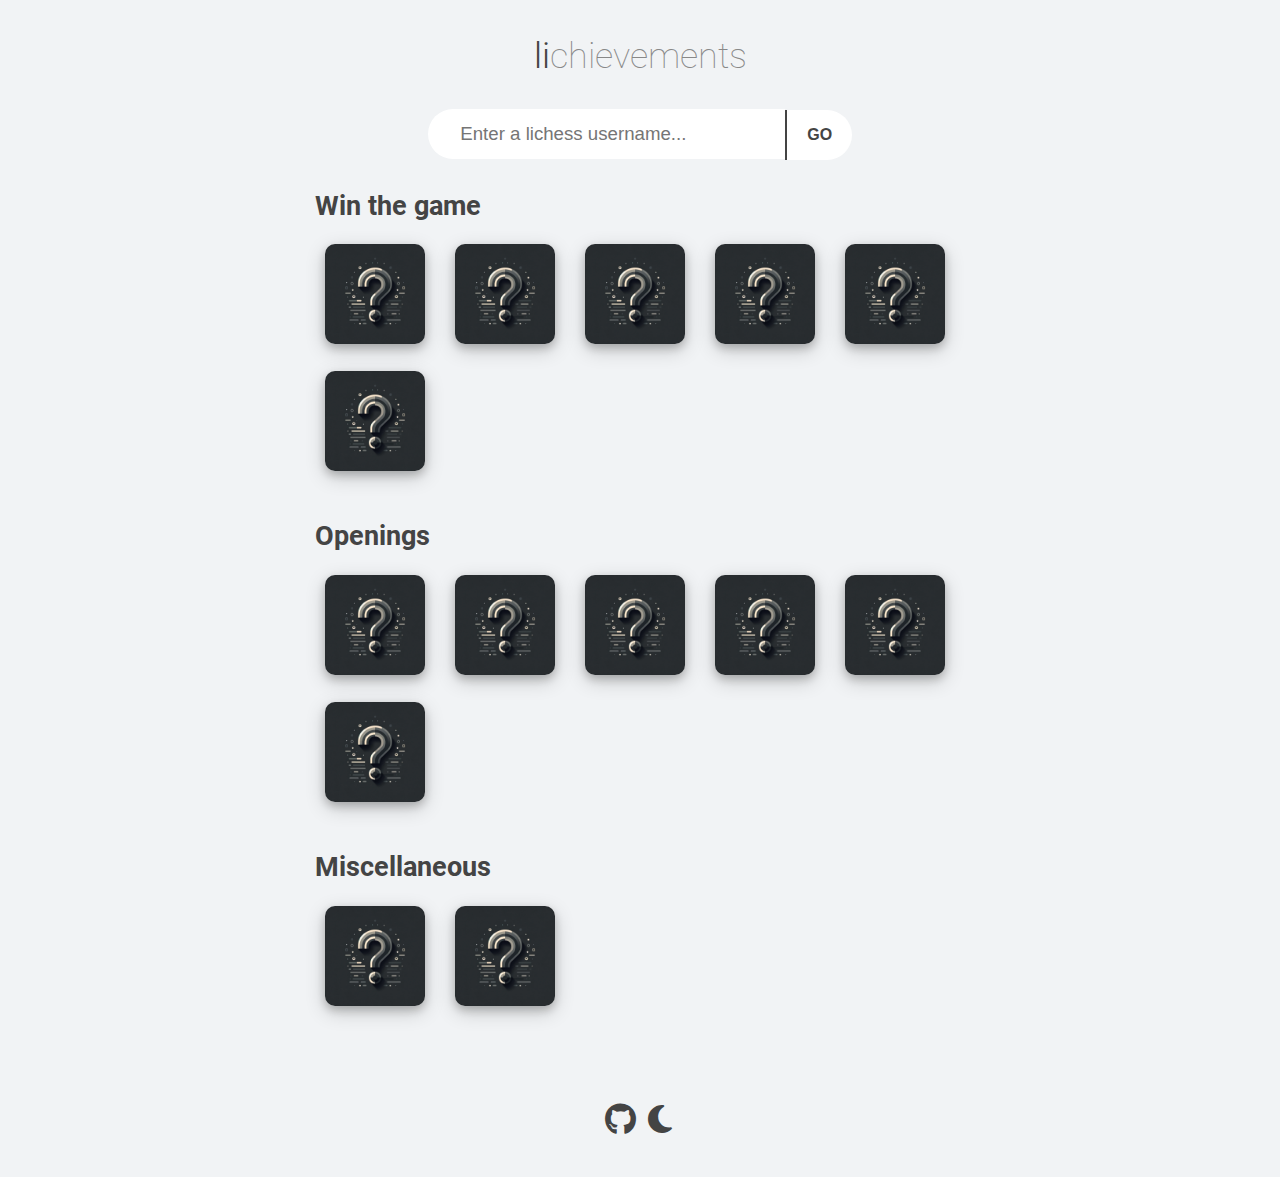
==== index.html @ 088908c9 "Added title_locked" ====
<!DOCTYPE html>
<html>
  <head>
    <meta charset="utf-8">
    <meta name="viewport" content="width=device-width, initial-scale=1">
    <meta name='mobile-web-app-capable' content="yes"/>
    <meta name='apple-mobile-web-app-capable' content="yes"/>
    <meta name="theme-color" id="theme-color" content="#f1f3f5" />
    <meta name="description" content="Achievements">
    <meta name="keywords" content="chess, lichess, achievements">
    <meta name="author" content="lichievements">
    <title>lichievements</title>
    <link rel="stylesheet" type="text/css" href="./style.css" />
    <link rel="icon" type="image/png" href="./icon.png">
    <link rel="apple-touch-icon" href="./icon.png" />
    <link rel="stylesheet" href="https://cdnjs.cloudflare.com/ajax/libs/font-awesome/6.5.1/css/all.min.css">
    <!--<script type="text/javascript" src="./script.js"></script>-->
  </head>
  <body>
    <header>
      <h1><span style="font-weight: 300;">li</span><span style="color:#888">chievements</span></h1>
    </header>
    
    <div class="input-button-container">
      <input type="text" class="rounded-input" id="username" placeholder="Enter a lichess username..."><button class="rounded-button" onclick="getUserData();">GO</button>
    </div>
    
    <div id="achievements-container"></div>
    <script src="achievements.js"></script>
    
    <div id="summary"></div>
      
    <!-- Footer -->
    
    <div class="footer">
      <a href="https://github.com/lichievements/lichievements.github.io/"><span class="footer-icon fa-brands fa-github"></span></a><span id="theme-btn" class="footer-icon fa-solid fa-moon"></span>
    </div>
    
    <!-- Scripts -->
    
    <script>
      //gets the button by ID from your HTML element
      const themeBtn = document.getElementById("theme-btn");
      //when you click that button
      themeBtn.onclick = () => {
        //the default class "fa-moon" switches to "fa-sun" on toggle
        themeBtn.classList.toggle("fa-sun");
        themeBtn.classList.toggle("fa-moon");
        //after the switch on toggle, if your button contains "fa-sun" class
        if (themeBtn.classList.contains("fa-sun")) {
          //onclicking themeBtn, the changeTheme styling will be applied to the body of your HTML
          document.body.classList.add("darkTheme");
          document.documentElement.style.setProperty('--colorBodyBG', '#000000'); // dark background
          document.documentElement.style.setProperty('--colorFont', '#d8dadc'); // dark-theme font
          document.getElementById('theme-color').setAttribute('content', '#000000');
          document.documentElement.style.setProperty('--colorInputButton', '#222222'); // dark-theme input
        } 
        else {
          // onclicking themeBtn, applied changeTheme styling will be removed
          document.body.classList.remove("darkTheme");
          document.documentElement.style.setProperty('--colorBodyBG', '#f1f3f5');
          document.documentElement.style.setProperty('--colorFont', '#444444');
          document.getElementById('theme-color').setAttribute('content', '#f1f3f5');
          document.documentElement.style.setProperty('--colorInputButton', '#ffffff'); 
        }
      }
    </script>
    <script>
      if (window.matchMedia && window.matchMedia('(prefers-color-scheme: dark)').matches) {
        // Dark mode is enabled
        console.log('Dark mode is enabled');
        document.getElementById('theme-btn').click();
      } 
      else {
        // Dark mode is not enabled
        console.log('Dark mode is not enabled');
      }
    </script>
    <script>
      // watch for light/dark changes
      // Function to handle theme change
      function handleThemeChange(event) {
        const themeBtn = document.getElementById("theme-btn");
        if (event.matches) {
          // Dark mode is enabled
          // Change your website's theme to dark mode
          if (themeBtn.classList.contains("fa-moon")) {
            document.getElementById('theme-btn').click();
          }
        } 
        else {
          // Dark mode is disabled
          // Change your website's theme to light mode
          if (themeBtn.classList.contains("fa-sun")) {
            document.getElementById('theme-btn').click();
          }
        }
      }

      // Create a media query listener
      const darkModeQuery = window.matchMedia('(prefers-color-scheme: dark)');
      darkModeQuery.addListener(handleThemeChange);

      // Initial theme setup based on the user's preference
      handleThemeChange(darkModeQuery);
    </script>
    <script>
      document.getElementById('username').addEventListener('keyup', function(event) {
        // Check if the key pressed is the Enter key
        if (event.key === "Enter") {
          // Prevent the form from being submitted if the input is inside a form
          event.preventDefault();
          // Call the getUserData function
          getUserData();
        }
      });
    </script>
  </body>
</html>
---- style.css ----
:root {
  --colorBodyBG: #f1f3f5;
  --colorFont: #444444;
  --colorLightDarkIcon: #444444;
  --colorInputButton: #ffffff;
  --transition-time: 0.4s;
}

@font-face {
    font-family: 'Roboto';
    src: url('./fonts/Roboto-100.ttf') format('truetype');
    font-weight: 100;
    font-style: normal;
}
@font-face {
    font-family: 'Roboto';
    src: url('./fonts/Roboto-100-Italic.ttf') format('truetype');
    font-weight: 100;
    font-style: italic;
}
@font-face {
    font-family: 'Roboto';
    src: url('./fonts/Roboto-300.ttf') format('truetype');
    font-weight: 300;
    font-style: normal;
}
@font-face {
    font-family: 'Roboto';
    src: url('./fonts/Roboto-300-Italic.ttf') format('truetype');
    font-weight: 300;
    font-style: italic;
}
@font-face {
    font-family: 'Roboto';
    src: url('./fonts/Roboto-400.ttf') format('truetype');
    font-weight: 400;
    font-style: normal;
}
@font-face {
    font-family: 'Roboto';
    src: url('./fonts/Roboto-400-Italic.ttf') format('truetype');
    font-weight: 400;
    font-style: italic;
}
@font-face {
    font-family: 'Roboto';
    src: url('/fonts/Roboto-500.ttf') format('truetype');
    font-weight: 500;
    font-style: normal;
}
@font-face {
    font-family: 'Roboto';
    src: url('./fonts/Roboto-500-Italic.ttf') format('truetype');
    font-weight: 500;
    font-style: italic;
}
@font-face {
    font-family: 'Roboto';
    src: url('./fonts/Roboto-700.ttf') format('truetype');
    font-weight: 700;
    font-style: normal;
}
@font-face {
    font-family: 'Roboto';
    src: url('./fonts/Roboto-700-Italic.ttf') format('truetype');
    font-weight: 700;
    font-style: italic;
}
@font-face {
    font-family: 'Roboto';
    src: url('./fonts/Roboto-900.ttf') format('truetype');
    font-weight: 900;
    font-style: normal;
}
@font-face {
    font-family: 'Roboto';
    src: url('./fonts/Roboto-900-Italic.ttf') format('truetype');
    font-weight: 900;
    font-style: italic;
}


body { 
  transition: background-color var(--transition-time);
}

body {
  margin: 35px auto;
  margin-bottom: 20px;
  max-width: 650px;
  line-height: 3.6;
  font-size: 18px;
  color: var(--colorFont);
  background-color: var(--colorBodyBG);
  font-family: 'Roboto', sans-serif;
  padding: 0 10px;
}


input[type=text] {
  border: none;
  width: 50%;
  height: 50px;
  padding: 0;
  padding-left: 5%;
  font-size: 14pt;
  background-color: var(--colorInputButton);
  color: var(--colorFont);
  border-radius: 50px 0 0 50px; /* top-left, top-right, bottom-right, bottom-left */
  margin-right: 0;
}
    
input[type=text]:focus {
     outline: none;
}

.input-button-container {
  text-align: center;
}

.rounded-button {
  background-color: var(--colorInputButton);
  border-radius: 0 50px 50px 0; /* top-left, top-right, bottom-right, bottom-left */
  padding: 10px 20px;
  margin: 0;
  cursor: pointer; /* Changes the cursor to a pointer on hover */
  height: 50px;
  font-weight: 900;
  border-left: var(--colorFont) 2px solid;
}

.achievement-image {
  width: 100px;
  height: 100px;
  border-radius: 10px;
  margin-right: 10px;
  /*box-shadow: 0 8px 0 #ccc;*/
  transition: all .2s ease-in-out;
  box-shadow: 0 4px 8px 0 rgba(0, 0, 0, 0.2), 0 6px 20px 0 rgba(0, 0, 0, 0.19);
}

.achievement-image:hover {
  transform: scale(1.08);
}

body.darkTheme img.achievement-image {
  filter: brightness(50%);
}

/* Container holding the image and the tooltip text */
.tooltip {
  position: relative;
  display: inline-block;
  text-align: center; /* Ensure this is centered */
}

/* Hide the tooltip text by default */
.tooltip .tooltiptext {
  visibility: hidden;
  background-color: var(--colorInputButton);
  color: var(--colorFont);
  text-align: center;
  border-radius: 4px;
  padding: 4px 8px;
  line-height: 1.3;
  /*border: 1px solid var(--colorFont);*/
  
  position: absolute;
  z-index: 1;
  bottom: 110%; /* Adjust based on your needs */
  left: 50%;
  transform: translateX(-50%);
  
  /* Ensure width or max-width is set for better control */
  white-space: nowrap; /* Prevents the text from wrapping */
  width: auto; /* Adjust if necessary */
  max-width: 200px; /* Adjust based on your content needs */
  
  opacity: 0;
  transition: opacity 0.6s;
}



/* Show the tooltip text when you hover over the tooltip container */
.tooltip:hover .tooltiptext {
  visibility: visible;
  opacity: 1;
}


.achievement-category {
  display: grid;
  grid-template-columns: repeat(auto-fill, minmax(110px, 1fr)); /* Adjust minmax values as needed */
}

#summary {
  text-align: center;
  font-style: italic;
  font-weight: 100;
}


h1,h2,h3 {
  line-height: 1.2;
}

h1 {
  font-weight: 100;
  text-align: center;
}

button {
  border: none;
  color: var(--colorFont);
  padding: 14px 18px;
  text-align: center;
  display: inline-block;
  font-size: 16px;
  margin: 4px 2px;
  cursor: pointer;
  border-radius: 6px;
}

button:hover {
  filter: brightness(105%);
  z-index: 2;
}

button:focus, button:active {
  outline: none;
  -webkit-tap-highlight-color: transparent;
}


.footer {
  text-align: center;
  padding-top: 60px;
}

a:focus, img:focus {
  outline: none;
}

a, img {
  -webkit-tap-highlight-color: transparent;
  tap-highlight-color: transparent;
  color: inherit;
  text-decoration: none;
}


.footer-icon {
  font-size: 24pt;
  min-width: 40px; 
  cursor: pointer;
}

button span hr {
  width: 100%; 
  margin: auto; 
  padding: 0; 
  height: 3px; 
  border: none; 
  background-color: var(--colorTOPactive);
}

p.stretch.patent {
  display: flex;
}

p.stretch {
  flex-wrap: wrap;
  justify-content: space-between;
  align-items: center; /* Align items to the start of the container */
}

p.stretch > a {
  flex-grow: 1;
  margin-right: 8px;
}

p.stretch > button {
  flex-grow: 1;
  margin-right: 7px; 
}

p.stretch a button {
  width: 100%;
}
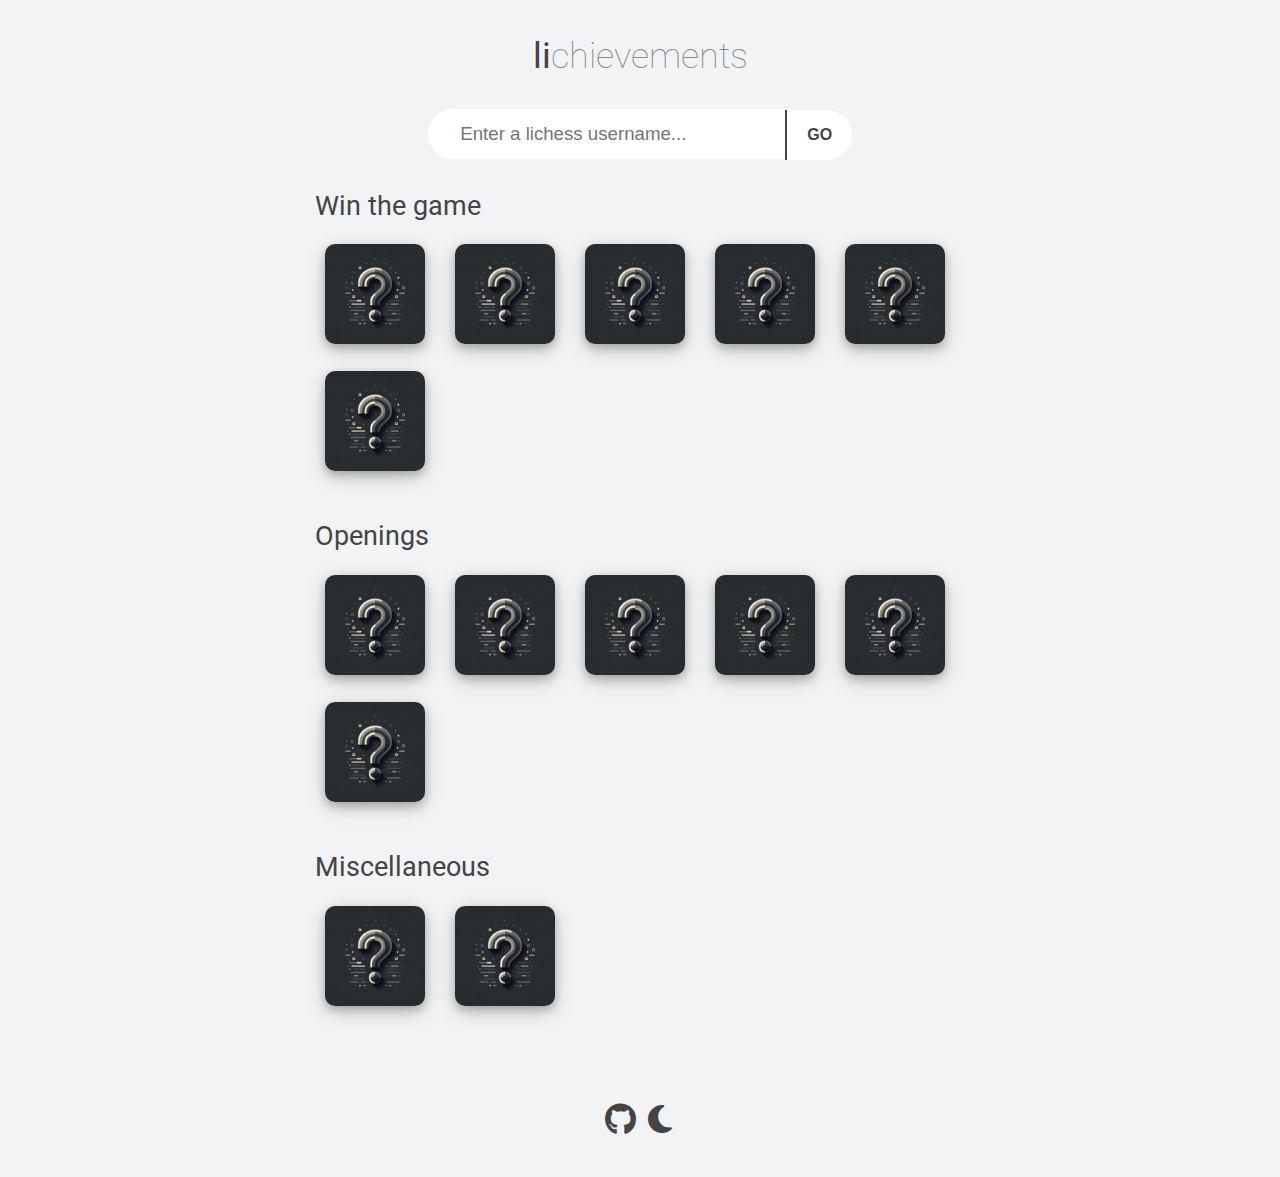
==== commit 420b63bf: "Adjusted some font-weights" ====
--- a/index.html
+++ b/index.html
@@ -18,7 +18,7 @@
   </head>
   <body>
     <header>
-      <h1><span style="font-weight: 300;">li</span><span style="color:#888">chievements</span></h1>
+      <h1><span style="font-weight: 400;">li</span><span style="color:#888;font-weight:100;">chievements</span></h1>
     </header>
     
     <div class="input-button-container">
--- a/style.css
+++ b/style.css
@@ -111,7 +111,8 @@
 }
     
 input[type=text]:focus {
-     outline: none;
+  outline: none;
+  font-weight: 100;
 }
 
 .input-button-container {
@@ -159,6 +160,7 @@
   visibility: hidden;
   background-color: var(--colorInputButton);
   color: var(--colorFont);
+  font-weight: 300;
   text-align: center;
   border-radius: 4px;
   padding: 4px 8px;
@@ -203,6 +205,7 @@
 
 h1,h2,h3 {
   line-height: 1.2;
+  font-weight: 400;
 }
 
 h1 {
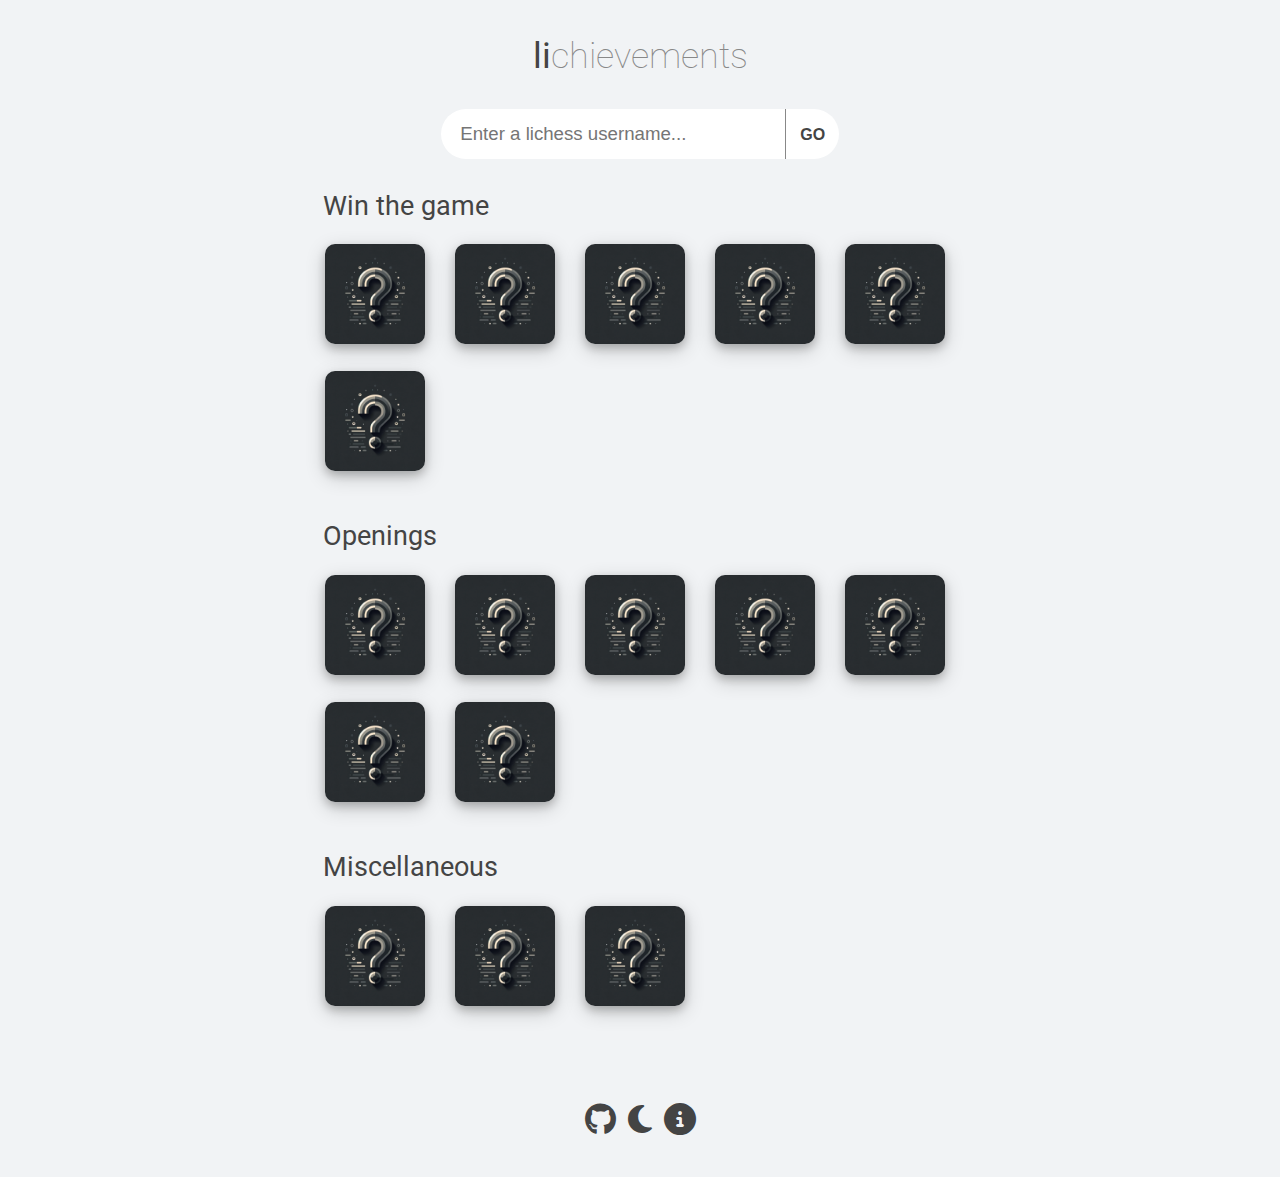
==== commit 00cbc4e0: "Added an info button to the bottom footer" ====
--- a/index.html
+++ b/index.html
@@ -22,7 +22,7 @@
     </header>
     
     <div class="input-button-container">
-      <input type="text" class="rounded-input" id="username" placeholder="Enter a lichess username..."><button class="rounded-button" onclick="getUserData();">GO</button>
+      <input type="text" class="rounded-input" id="username" placeholder="Enter a lichess username..."><button class="rounded-button" onclick="checkAchievements();">GO</button>
     </div>
     
     <div id="achievements-container"></div>
@@ -33,7 +33,7 @@
     <!-- Footer -->
     
     <div class="footer">
-      <a href="https://github.com/lichievements/lichievements.github.io/"><span class="footer-icon fa-brands fa-github"></span></a><span id="theme-btn" class="footer-icon fa-solid fa-moon"></span>
+      <a href="https://github.com/lichievements/lichievements.github.io/"><span class="footer-icon fa-brands fa-github"></span></a><span id="theme-btn" class="footer-icon fa-solid fa-moon"></span><span onclick="showInfo();" class="footer-icon fa-solid fa-circle-info"></span>
     </div>
     
     <!-- Scripts -->
@@ -111,7 +111,7 @@
           // Prevent the form from being submitted if the input is inside a form
           event.preventDefault();
           // Call the getUserData function
-          getUserData();
+          checkAchievements();
         }
       });
     </script>
--- a/style.css
+++ b/style.css
@@ -102,17 +102,17 @@
   width: 50%;
   height: 50px;
   padding: 0;
-  padding-left: 5%;
+  padding-left: 3%;
   font-size: 14pt;
   background-color: var(--colorInputButton);
   color: var(--colorFont);
   border-radius: 50px 0 0 50px; /* top-left, top-right, bottom-right, bottom-left */
   margin-right: 0;
+  font-weight: 300;
 }
     
 input[type=text]:focus {
   outline: none;
-  font-weight: 100;
 }
 
 .input-button-container {
@@ -122,12 +122,13 @@
 .rounded-button {
   background-color: var(--colorInputButton);
   border-radius: 0 50px 50px 0; /* top-left, top-right, bottom-right, bottom-left */
-  padding: 10px 20px;
+  padding: 10px 14px;
+  padding-bottom: 8px;
   margin: 0;
   cursor: pointer; /* Changes the cursor to a pointer on hover */
   height: 50px;
   font-weight: 900;
-  border-left: var(--colorFont) 2px solid;
+  border-left: #888 1px solid;
 }
 
 .achievement-image {
@@ -213,6 +214,10 @@
   text-align: center;
 }
 
+h2 {
+  margin-left: 8px;
+}
+
 button {
   border: none;
   color: var(--colorFont);
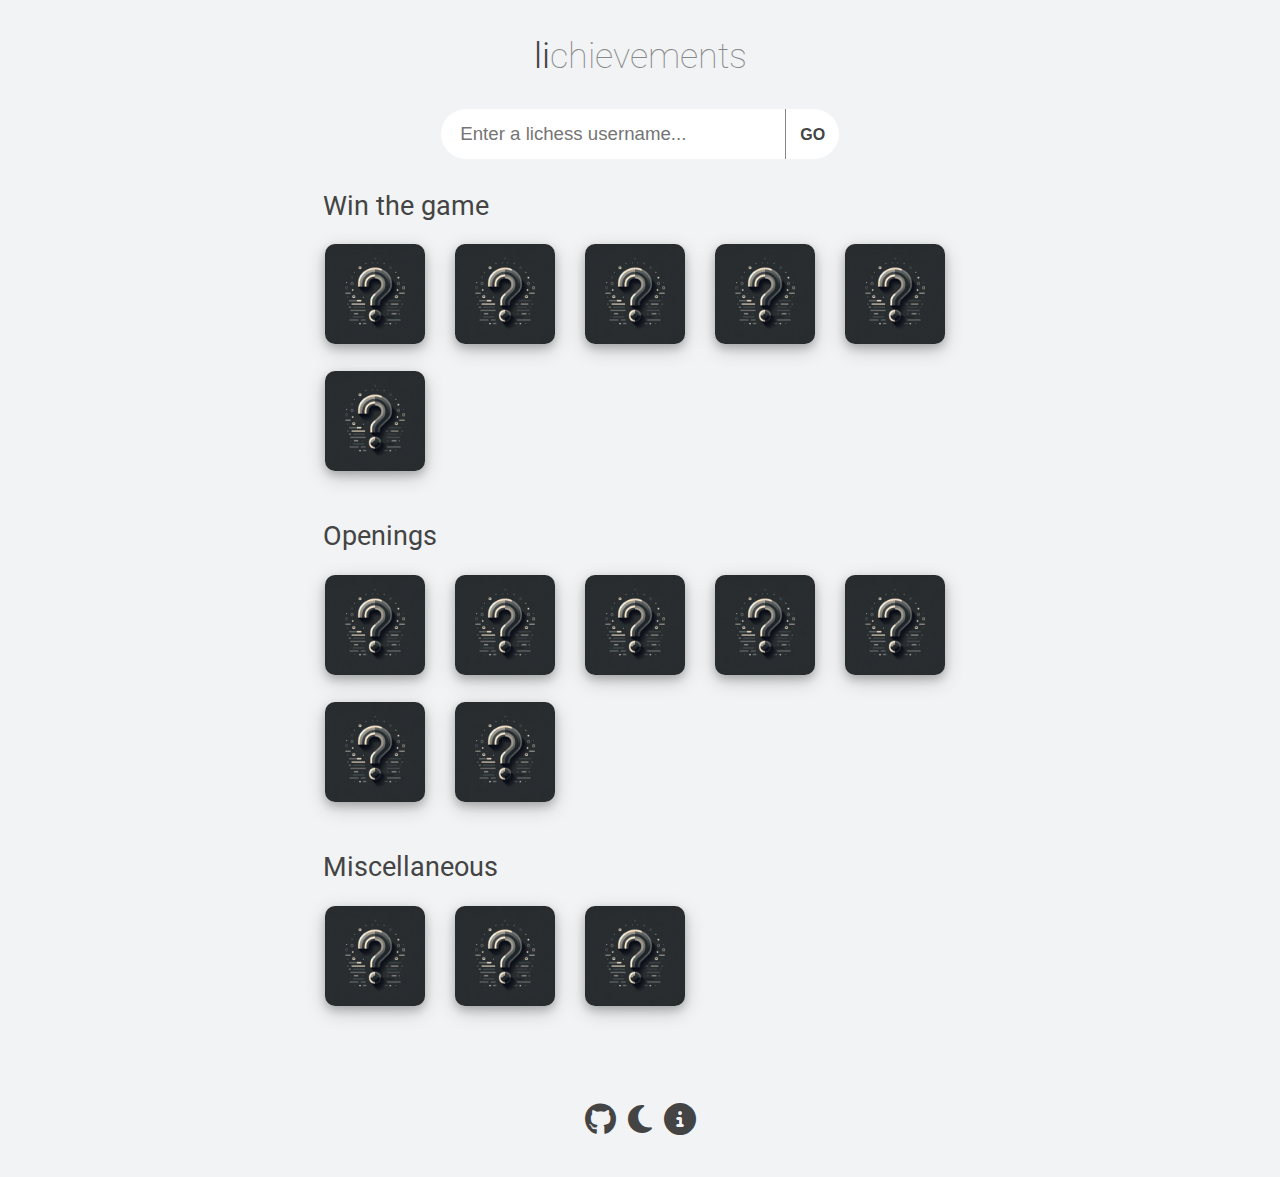
==== commit 8e017e7c: "Adjusted styling of title" ====
--- a/index.html
+++ b/index.html
@@ -18,7 +18,7 @@
   </head>
   <body>
     <header>
-      <h1><span style="font-weight: 400;">li</span><span style="color:#888;font-weight:100;">chievements</span></h1>
+      <h1><span style="font-weight: 300;">li</span><span style="color:#888;font-weight:100;">chievements</span></h1>
     </header>
     
     <div class="input-button-container">
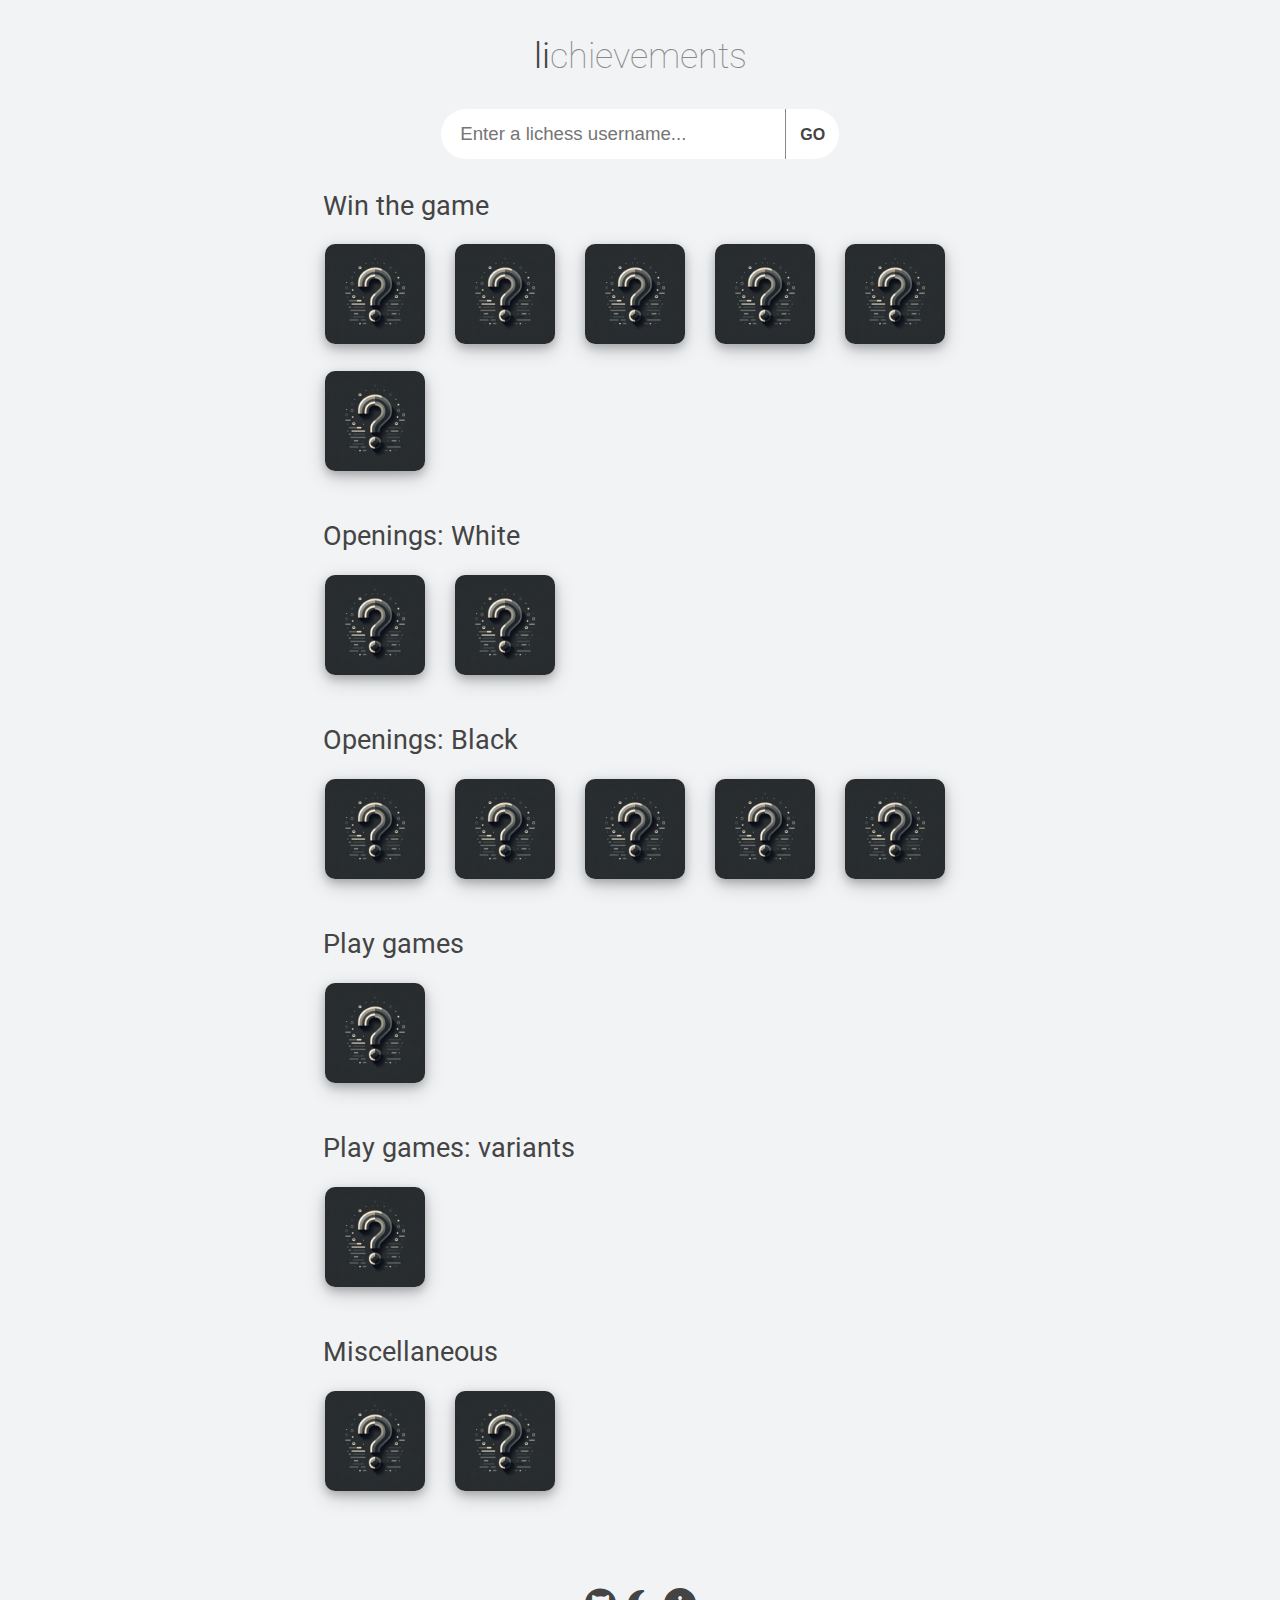
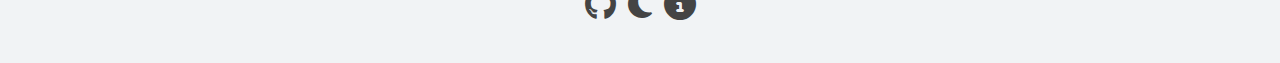
==== commit f1e00182: "Added hourglass loading indicator" ====
--- a/index.html
+++ b/index.html
@@ -24,6 +24,8 @@
     <div class="input-button-container">
       <input type="text" class="rounded-input" id="username" placeholder="Enter a lichess username..."><button class="rounded-button" onclick="checkAchievements();">GO</button>
     </div>
+    
+    <div id="loading-div" style="text-align:center;"></div>
     
     <div id="achievements-container"></div>
     <script src="achievements.js"></script>
--- a/style.css
+++ b/style.css
@@ -148,6 +148,25 @@
 body.darkTheme img.achievement-image {
   filter: brightness(50%);
 }
+
+/* todo later... */
+/*.goldshadow {
+  box-shadow: 0 4px 8px 0 rgba(255, 215, 0, 0.2), 0 6px 20px 0 rgba(255, 215, 0, 0.19);
+}*/
+
+@keyframes rotateAnimation {
+  from {
+    transform: rotate(0deg);
+  }
+  to {
+    transform: rotate(360deg);
+  }
+}
+#hourglass {
+  /* Apply the animation */
+  animation: rotateAnimation 2s linear infinite;
+}
+
 
 /* Container holding the image and the tooltip text */
 .tooltip {
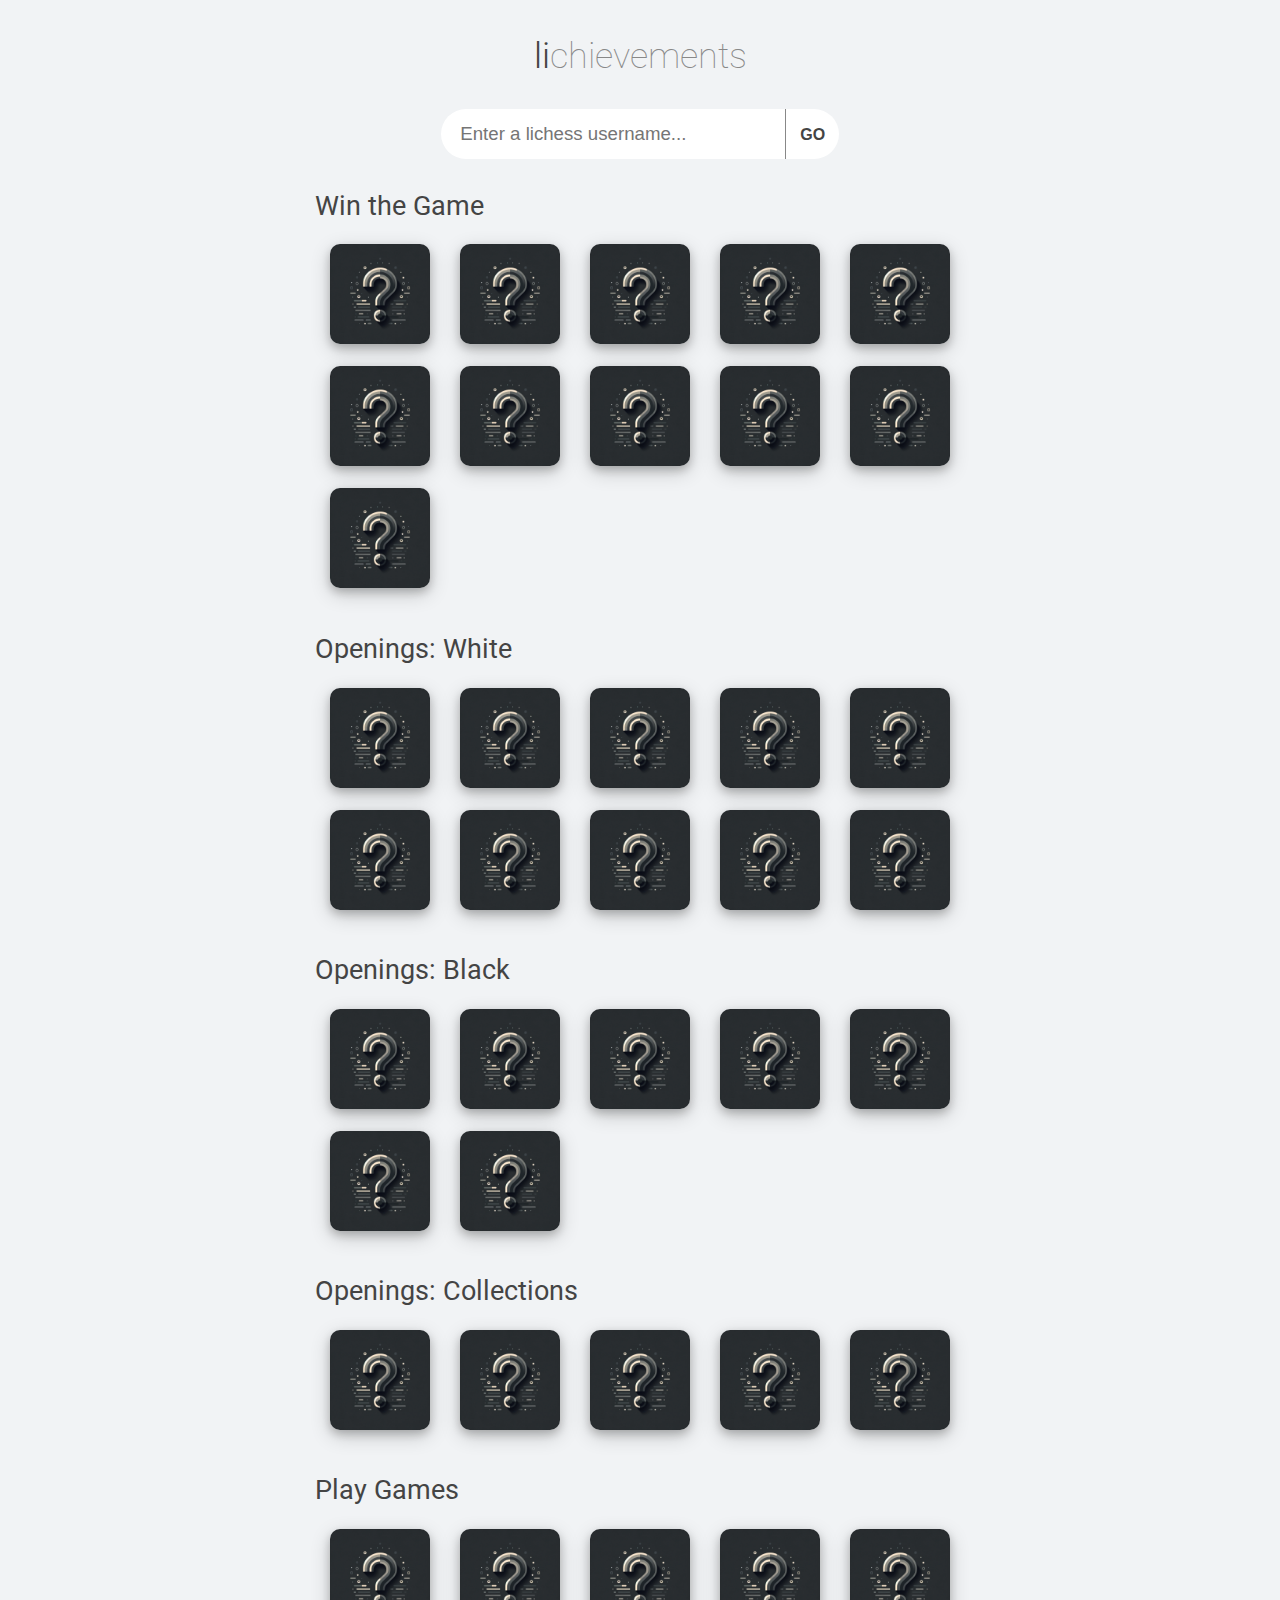
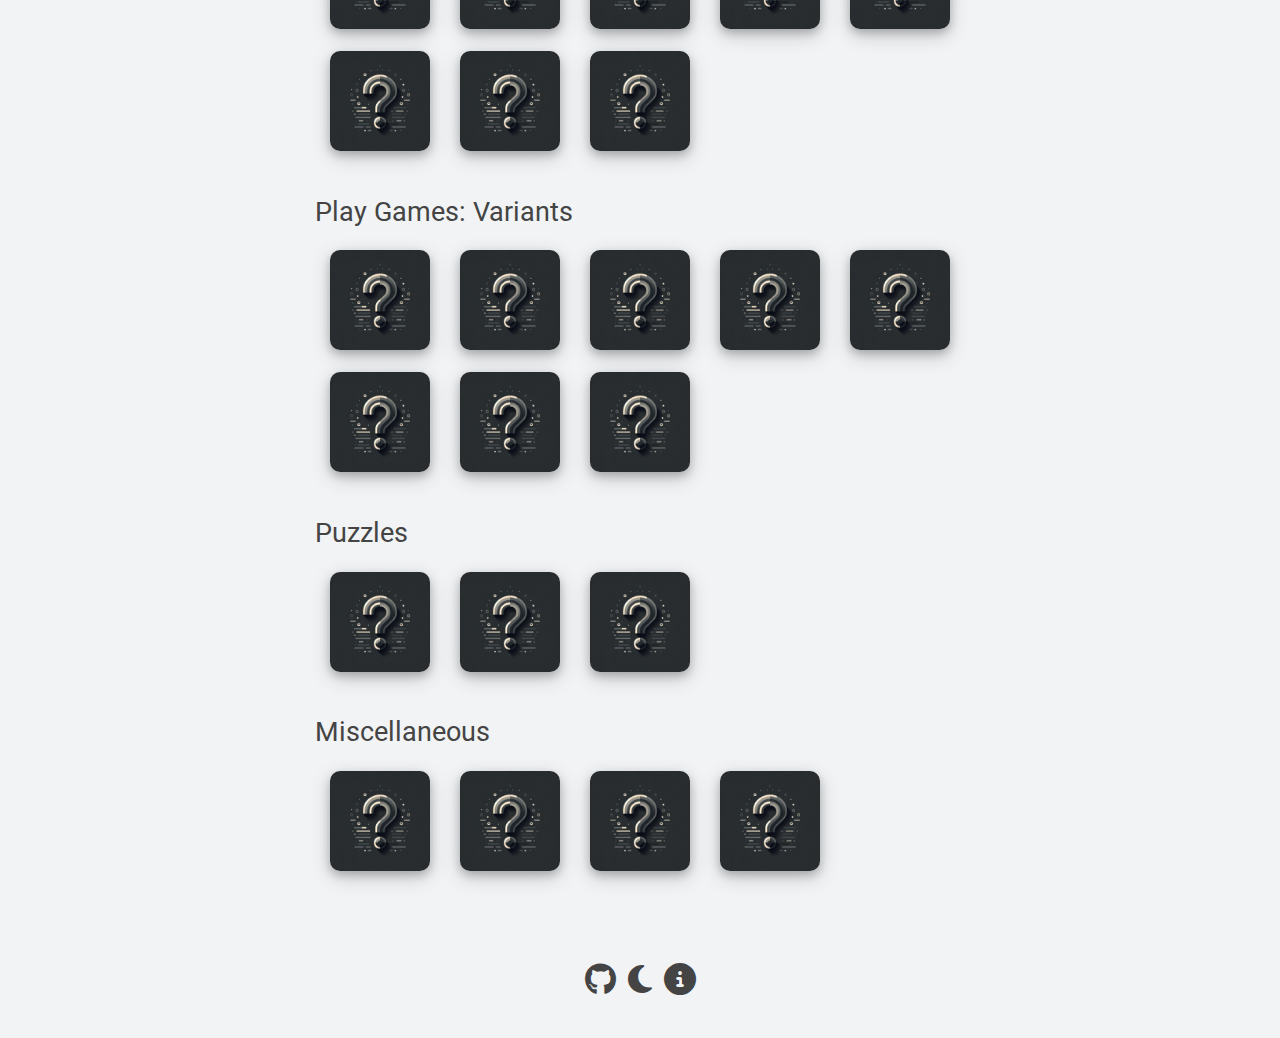
==== commit f3b899c3: "Added info page" ====
--- a/index.html
+++ b/index.html
@@ -35,7 +35,7 @@
     <!-- Footer -->
     
     <div class="footer">
-      <a href="https://github.com/lichievements/lichievements.github.io/"><span class="footer-icon fa-brands fa-github"></span></a><span id="theme-btn" class="footer-icon fa-solid fa-moon"></span><span onclick="showInfo();" class="footer-icon fa-solid fa-circle-info"></span>
+      <a href="https://github.com/lichievements/lichievements.github.io/"><span class="footer-icon fa-brands fa-github"></span></a><span id="theme-btn" class="footer-icon fa-solid fa-moon"></span><a href="info.html"><span class="footer-icon fa-solid fa-circle-info"></span></a>
     </div>
     
     <!-- Scripts -->
--- a/style.css
+++ b/style.css
@@ -79,6 +79,9 @@
     font-style: italic;
 }
 
+/** {
+  border: 1px solid red; 
+}*/
 
 body { 
   transition: background-color var(--transition-time);
@@ -95,7 +98,6 @@
   font-family: 'Roboto', sans-serif;
   padding: 0 10px;
 }
-
 
 input[type=text] {
   border: none;
@@ -135,8 +137,6 @@
   width: 100px;
   height: 100px;
   border-radius: 10px;
-  margin-right: 10px;
-  /*box-shadow: 0 8px 0 #ccc;*/
   transition: all .2s ease-in-out;
   box-shadow: 0 4px 8px 0 rgba(0, 0, 0, 0.2), 0 6px 20px 0 rgba(0, 0, 0, 0.19);
 }
@@ -167,53 +167,76 @@
   animation: rotateAnimation 2s linear infinite;
 }
 
-
-/* Container holding the image and the tooltip text */
+#loading-div {
+  font-style: italic;
+}
+
+.achievement {
+  position: relative;
+  display: inline-block; /* Ensures the container fits the content */
+  height: 102px;
+  margin-bottom: 20px;
+}
+
 .tooltip {
-  position: relative;
-  display: inline-block;
-  text-align: center; /* Ensure this is centered */
-}
-
-/* Hide the tooltip text by default */
-.tooltip .tooltiptext {
   visibility: hidden;
+  width: 120px;
   background-color: var(--colorInputButton);
   color: var(--colorFont);
-  font-weight: 300;
-  text-align: center;
-  border-radius: 4px;
-  padding: 4px 8px;
-  line-height: 1.3;
-  /*border: 1px solid var(--colorFont);*/
+  text-align: center;
+  padding: 5px 0;
+  border-radius: 6px;
+  border: 1px solid #888;
+  border-bottom: 4px solid #888;
+  line-height: 1.1;
   
+  /* Positioning */
   position: absolute;
   z-index: 1;
-  bottom: 110%; /* Adjust based on your needs */
+  bottom: 100%; /* Aligns the tooltip right above the image */
   left: 50%;
-  transform: translateX(-50%);
+  transform: translateX(-50%) translateY(20px); /* Centers the tooltip */
   
-  /* Ensure width or max-width is set for better control */
-  white-space: nowrap; /* Prevents the text from wrapping */
-  width: auto; /* Adjust if necessary */
-  max-width: 200px; /* Adjust based on your content needs */
+  /* Optional: Adds a little spacing between the tooltip and the image */
+  margin-bottom: 10px;
   
-  opacity: 0;
-  transition: opacity 0.6s;
-}
-
-
-
-/* Show the tooltip text when you hover over the tooltip container */
-.tooltip:hover .tooltiptext {
-  visibility: visible;
-  opacity: 1;
-}
-
+  /* Transition */
+  opacity: 0; /* Start with the tooltip being transparent */
+  transition: visibility 0s, opacity 0.3s ease-in-out, transform 0.2s ease-in-out; /* Apply transition to visibility and opacity */
+}
+
+.achievement:hover .tooltip {
+  visibility: visible; /* Shows the tooltip on hover */
+  opacity: 1; /* Make the tooltip fully visible on hover */
+  transform: translateX(-50%) translateY(0);
+}
+
+.tooltip-text {
+  display: block; /* Ensures each span takes up the full width of the tooltip */
+  padding-left: 2px;
+  padding-right: 2px;
+}
+
+.tooltip-title {
+  font-weight: 400;
+  margin-bottom: 3px;
+  font-size: 14px;
+}
+
+.tooltip-details {
+  font-weight: 300;
+  margin-top: 3px;
+  font-size: 12px;
+}
 
 .achievement-category {
   display: grid;
-  grid-template-columns: repeat(auto-fill, minmax(110px, 1fr)); /* Adjust minmax values as needed */
+  grid-template-columns: repeat(auto-fill, minmax(110px, 1fr));
+  justify-items: center; 
+  align-items: center;
+  justify-content: center;
+  align-content: center;
+  line-height: 1;
 }
 
 #summary {
@@ -221,7 +244,6 @@
   font-style: italic;
   font-weight: 100;
 }
-
 
 h1,h2,h3 {
   line-height: 1.2;
@@ -231,10 +253,6 @@
 h1 {
   font-weight: 100;
   text-align: center;
-}
-
-h2 {
-  margin-left: 8px;
 }
 
 button {
@@ -259,7 +277,6 @@
   -webkit-tap-highlight-color: transparent;
 }
 
-
 .footer {
   text-align: center;
   padding-top: 60px;
@@ -275,7 +292,6 @@
   color: inherit;
   text-decoration: none;
 }
-
 
 .footer-icon {
   font-size: 24pt;
@@ -316,3 +332,31 @@
   width: 100%;
 }
 
+.infopage {
+  line-height: 1.3;
+}
+
+pre {
+  margin: 0;
+}
+
+li {
+  margin-bottom: 6px;
+}
+
+summary {
+    display: block; /* Ensures summary is a block-level element, improving consistency */
+    padding-bottom: 6px;
+    cursor: pointer;
+}
+
+summary > h3 {
+    display: inline; /* Makes h3 inline to avoid the new line issue */
+    margin: 0; /* Removes default margin from h3 to avoid spacing issues */
+}
+
+summary > h3::before {
+    content: "▸ ";
+}
+
+
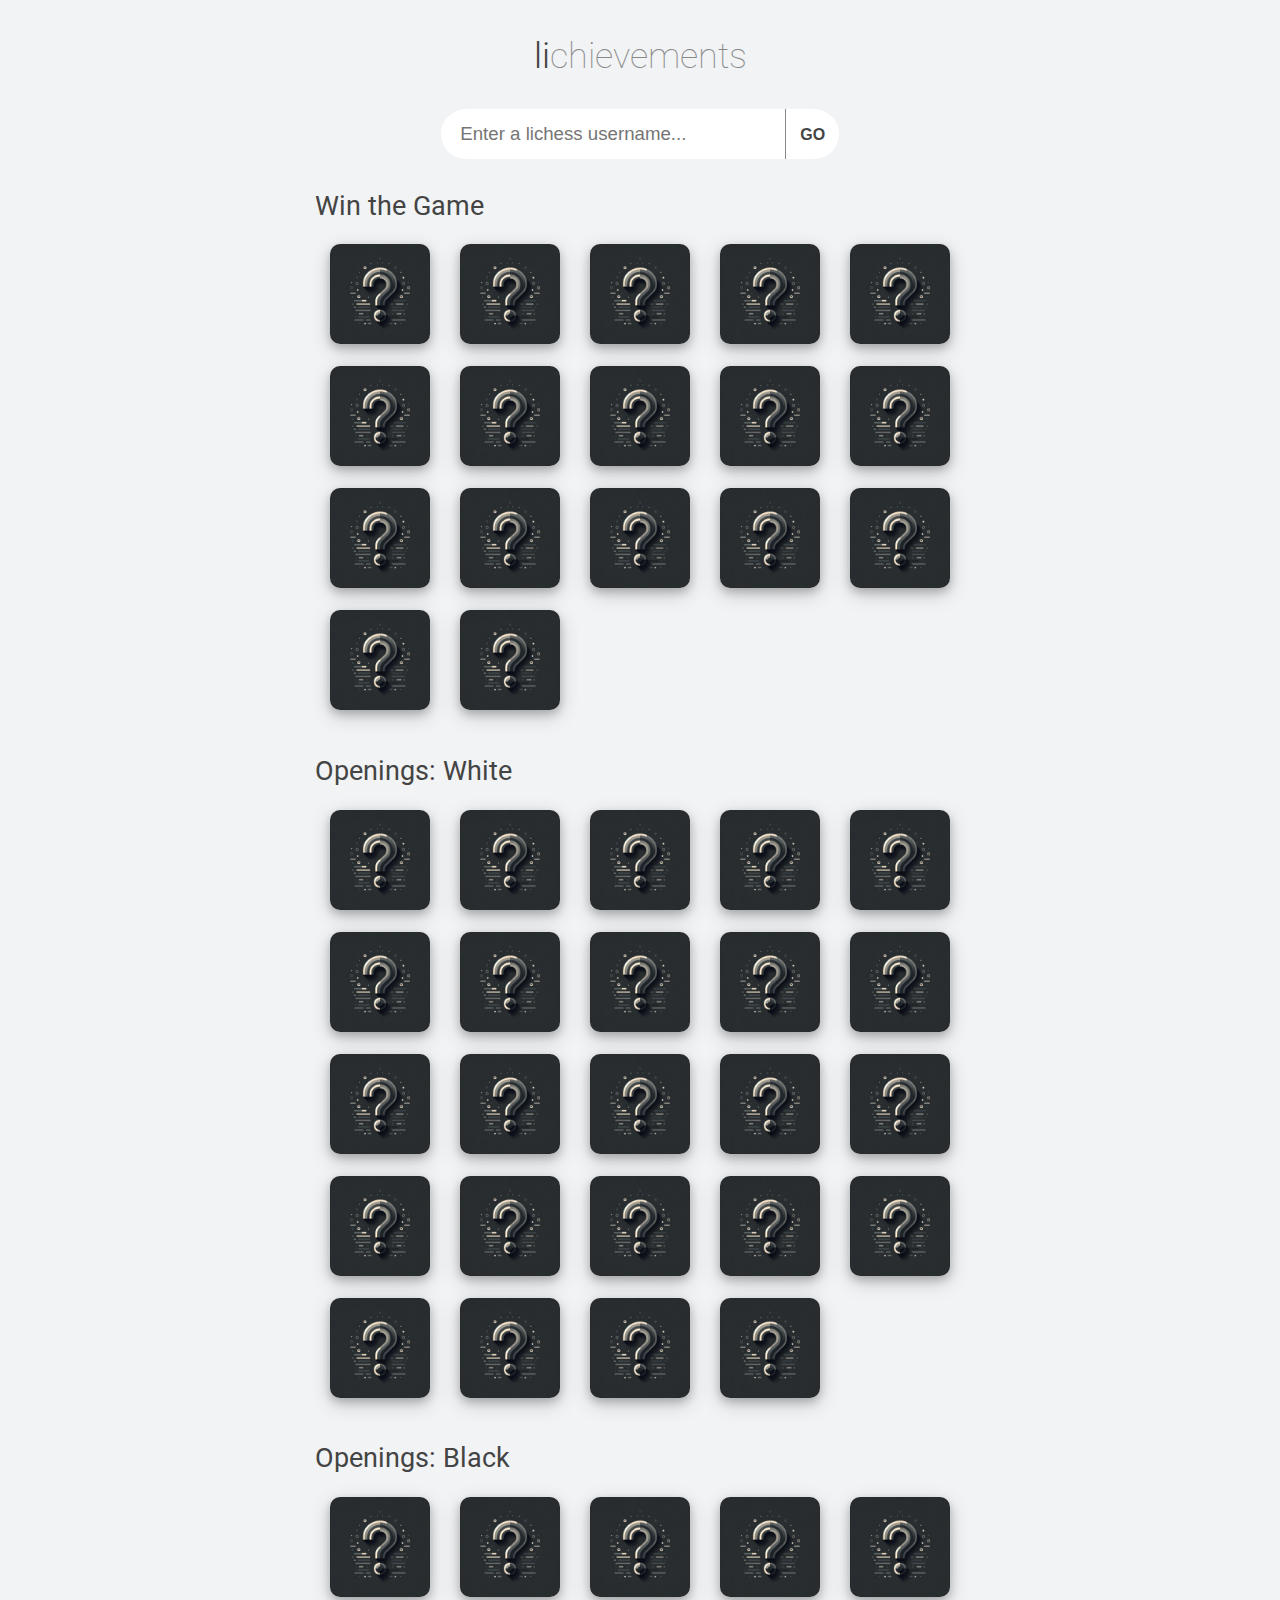
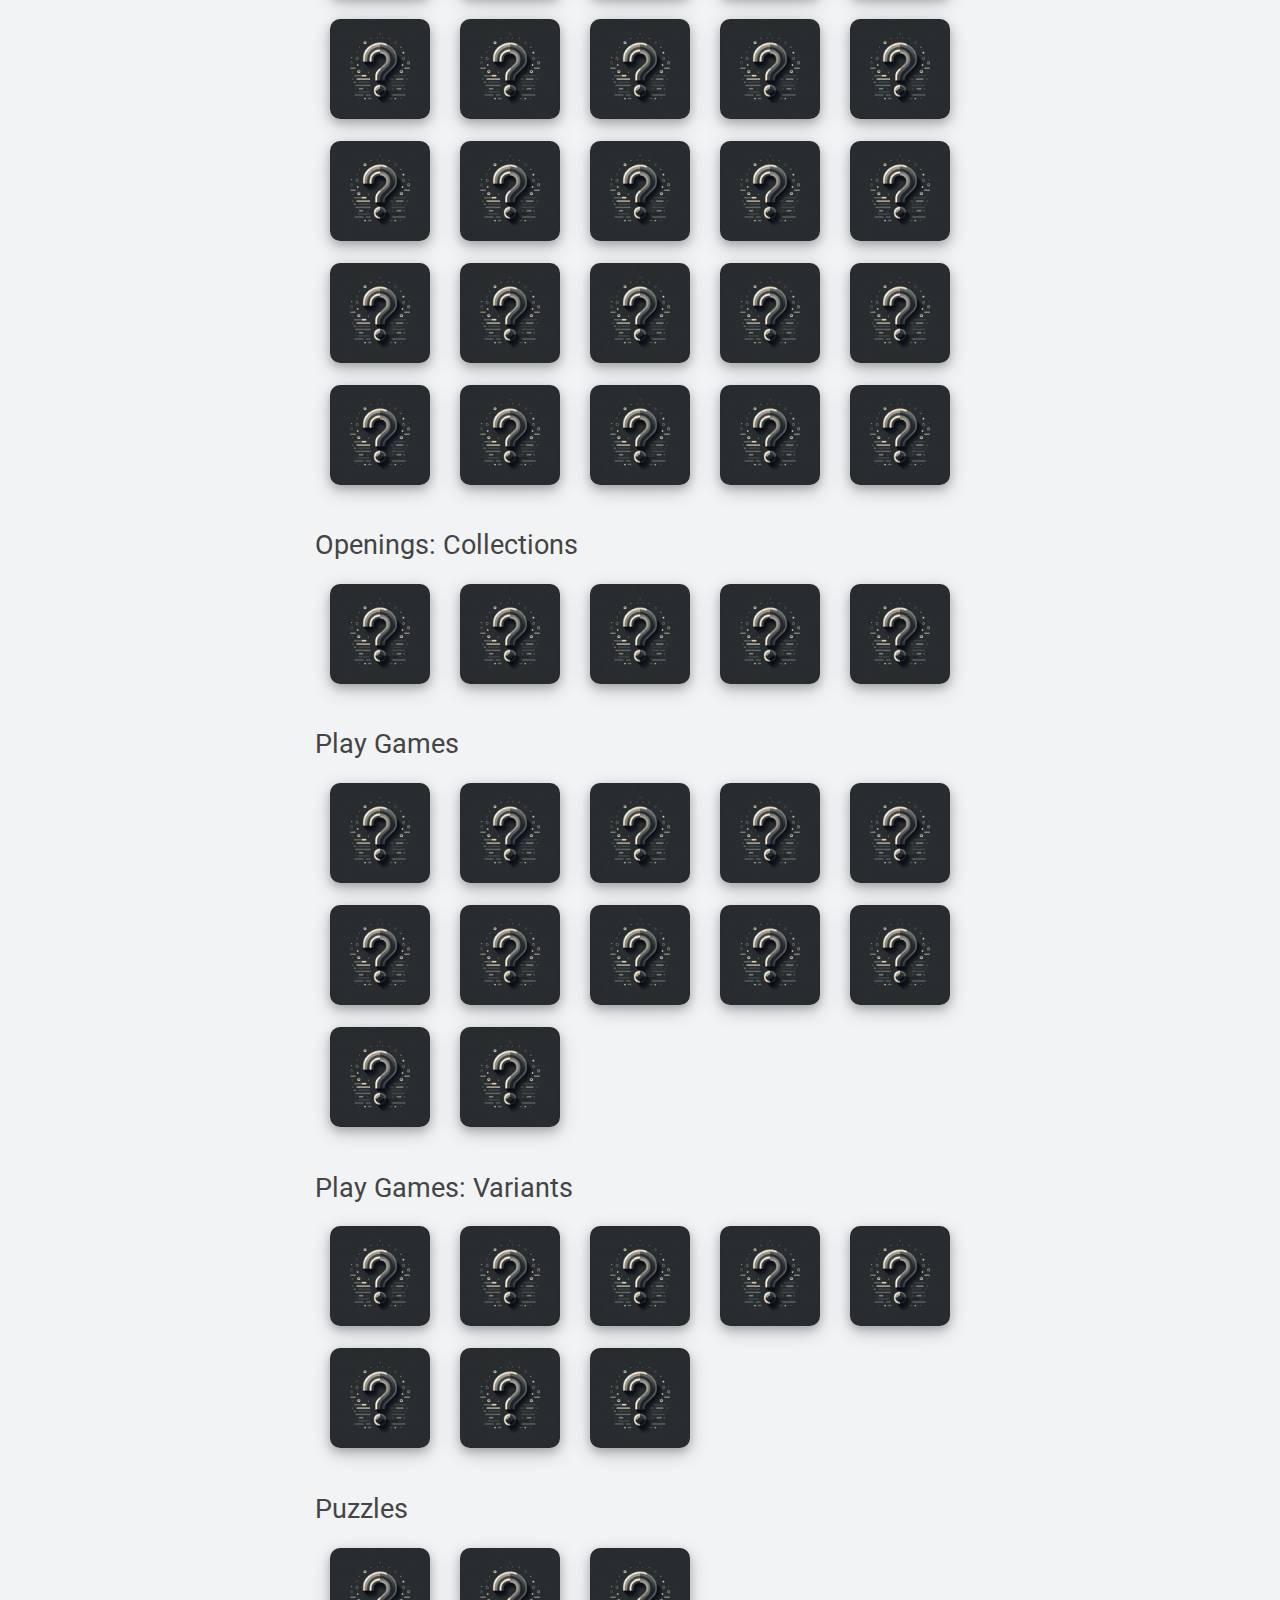
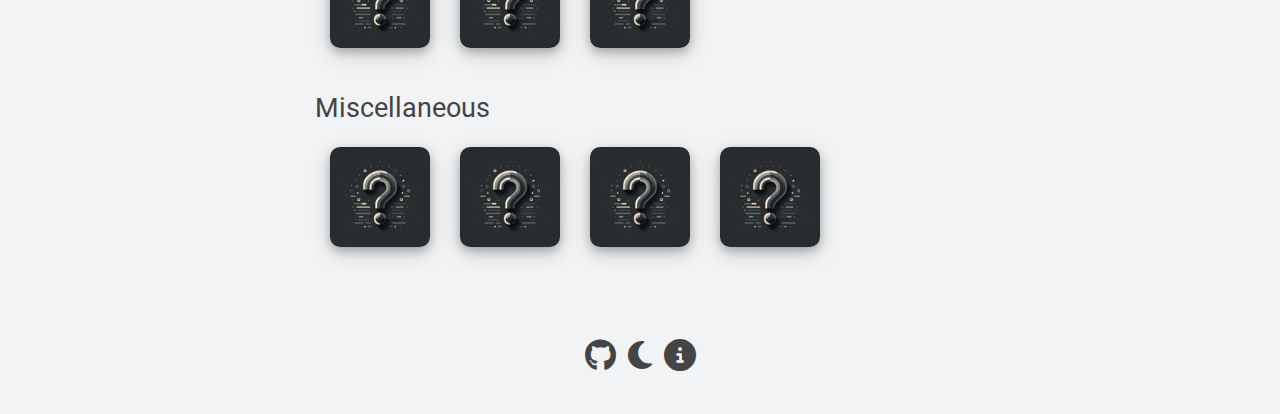
==== commit 2f77e69b: "Fixed an achievement using chess.js" ====
--- a/index.html
+++ b/index.html
@@ -28,7 +28,8 @@
     <div id="loading-div" style="text-align:center;"></div>
     
     <div id="achievements-container"></div>
-    <script src="achievements.js"></script>
+    <script type="module" src="./chess.js"></script>
+    <script type="module" src="./achievements.js"></script>
     
     <div id="summary"></div>
       
--- a/style.css
+++ b/style.css
@@ -334,6 +334,7 @@
 
 .infopage {
   line-height: 1.3;
+  font-weight: 300;
 }
 
 pre {
